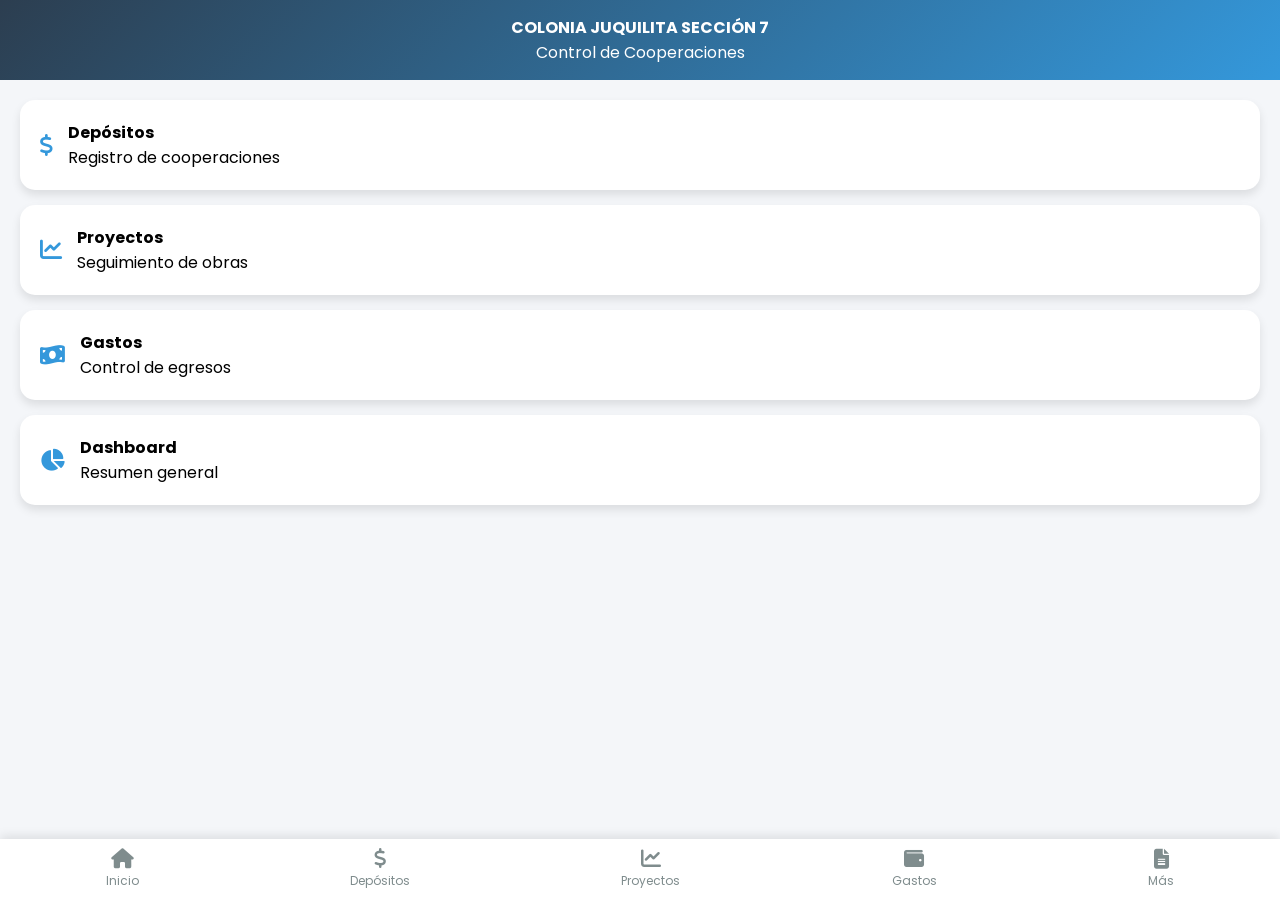
==== index.html @ bee23e3d "Update navigation links in index.html" ====
<!DOCTYPE html>
<html lang="es">
<head>
<meta charset="UTF-8">
<meta name="viewport" content="width=device-width, initial-scale=1.0">
<title>Juquilita Sección 7</title>

<link href="https://fonts.googleapis.com/css2?family=Poppins:wght@300;400;600&display=swap" rel="stylesheet">
<link rel="stylesheet" href="https://cdnjs.cloudflare.com/ajax/libs/font-awesome/6.5.0/css/all.min.css">

<style>
body{
    margin:0;
    font-family:'Poppins', sans-serif;
    background:#f4f6f9;
}

/* HEADER */
header{
    background:linear-gradient(135deg,#2c3e50,#3498db);
    color:white;
    padding:15px;
    text-align:center;
    font-size:16px;
}

/* CONTENIDO */
.container{
    padding:20px;
    padding-bottom:80px; /* espacio para menú */
}

/* TARJETAS */
.card{
    background:white;
    padding:20px;
    margin-bottom:15px;
    border-radius:15px;
    box-shadow:0 5px 10px rgba(0,0,0,0.1);
    display:flex;
    align-items:center;
    gap:15px;
    transition:0.3s;
}

.card:active{
    transform:scale(0.97);
}

.card i{
    font-size:22px;
    color:#3498db;
}

/* MENÚ INFERIOR */
.bottom-nav{
    position:fixed;
    bottom:0;
    width:100%;
    background:white;
    display:flex;
    justify-content:space-around;
    padding:10px 0;
    box-shadow:0 -3px 10px rgba(0,0,0,0.1);
}

.bottom-nav a{
    text-decoration:none;
    color:#7f8c8d;
    font-size:12px;
    display:flex;
    flex-direction:column;
    align-items:center;
    transition:0.3s;
}

.bottom-nav a i{
    font-size:20px;
    margin-bottom:3px;
}

.bottom-nav a:hover,
.bottom-nav a.active{
    color:#3498db;
}
</style>
</head>

<body>

<header>
    <strong>COLONIA JUQUILITA SECCIÓN 7</strong><br>
    Control de Cooperaciones
</header>

<div class="container">

    <div class="card" onclick="location.href='Depositos.html'">
        <i class="fas fa-dollar-sign"></i>
        <div>
            <strong>Depósitos</strong><br>
            Registro de cooperaciones
        </div>
    </div>

    <div class="card" onclick="location.href='Proyecto.html'">
        <i class="fas fa-chart-line"></i>
        <div>
            <strong>Proyectos</strong><br>
            Seguimiento de obras
        </div>
    </div>

    <div class="card" onclick="location.href='gastos.html'">
        <i class="fas fa-money-bill-wave"></i>
        <div>
            <strong>Gastos</strong><br>
            Control de egresos
        </div>
    </div>

    <div class="card" onclick="location.href='dashboard.html'">
        <i class="fas fa-chart-pie"></i>
        <div>
            <strong>Dashboard</strong><br>
            Resumen general
        </div>
    </div>

</div>

<!-- MENÚ INFERIOR -->
<div class="bottom-nav">
    <a href="index2.html"><i class="fas fa-home"></i>Inicio</a>
    <a href="Depositos.html"><i class="fas fa-dollar-sign"></i>Depósitos</a>
    <a href="Proyecto.html"><i class="fas fa-chart-line"></i>Proyectos</a>
    <a href="gastos.html"><i class="fas fa-wallet"></i>Gastos</a>
    <a href="dashboard.html"><i class="fas fa-file-alt"></i>Más</a>
</div>

</body>
</html>
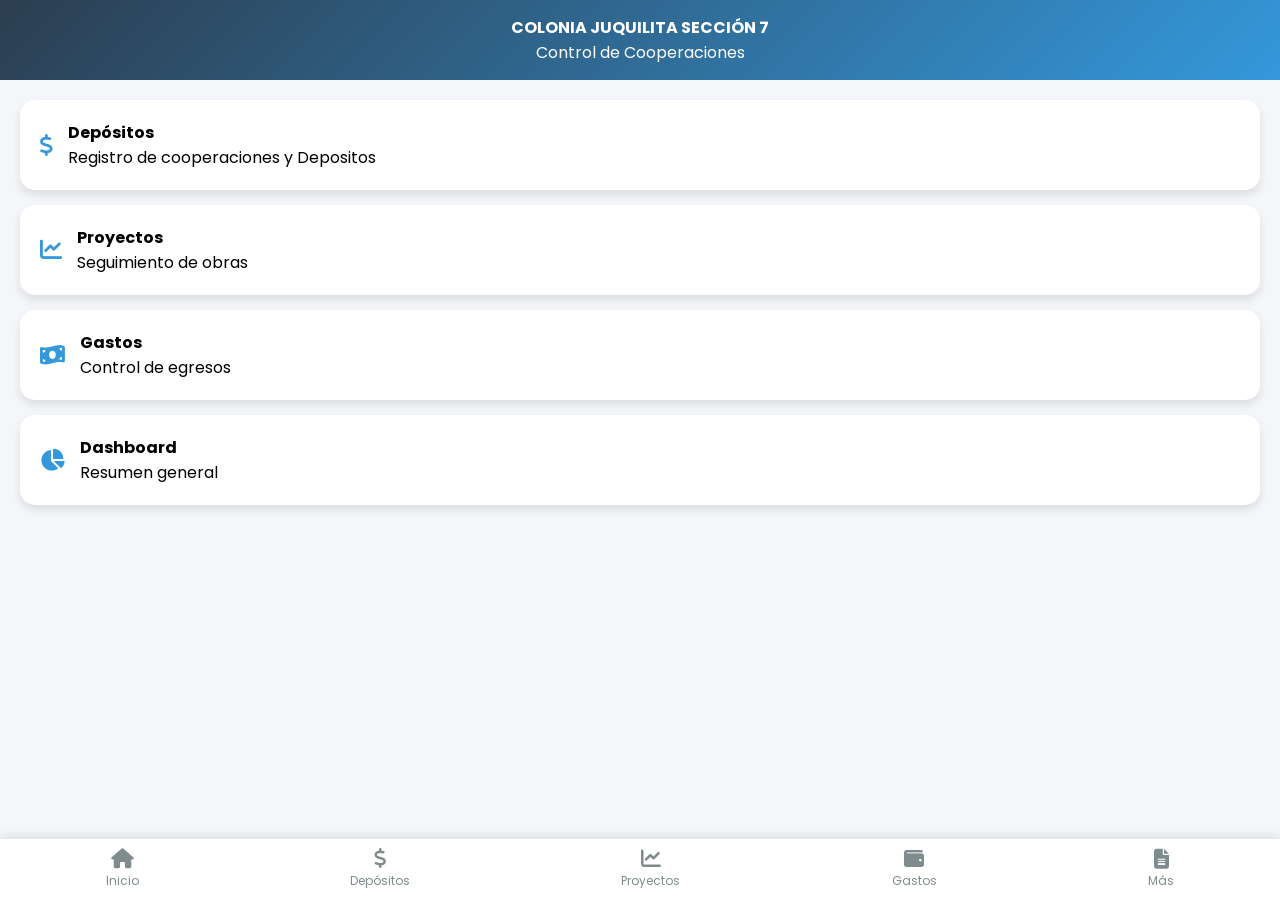
==== commit 15a3fba7: "Update card link and text for Depositos section" ====
--- a/index.html
+++ b/index.html
@@ -95,11 +95,11 @@
 
 <div class="container">
 
-    <div class="card" onclick="location.href='Depositos.html'">
+    <div class="card" onclick="location.href='dashboard.html'">
         <i class="fas fa-dollar-sign"></i>
         <div>
             <strong>Depósitos</strong><br>
-            Registro de cooperaciones
+            Registro de cooperaciones y Depositos
         </div>
     </div>
 
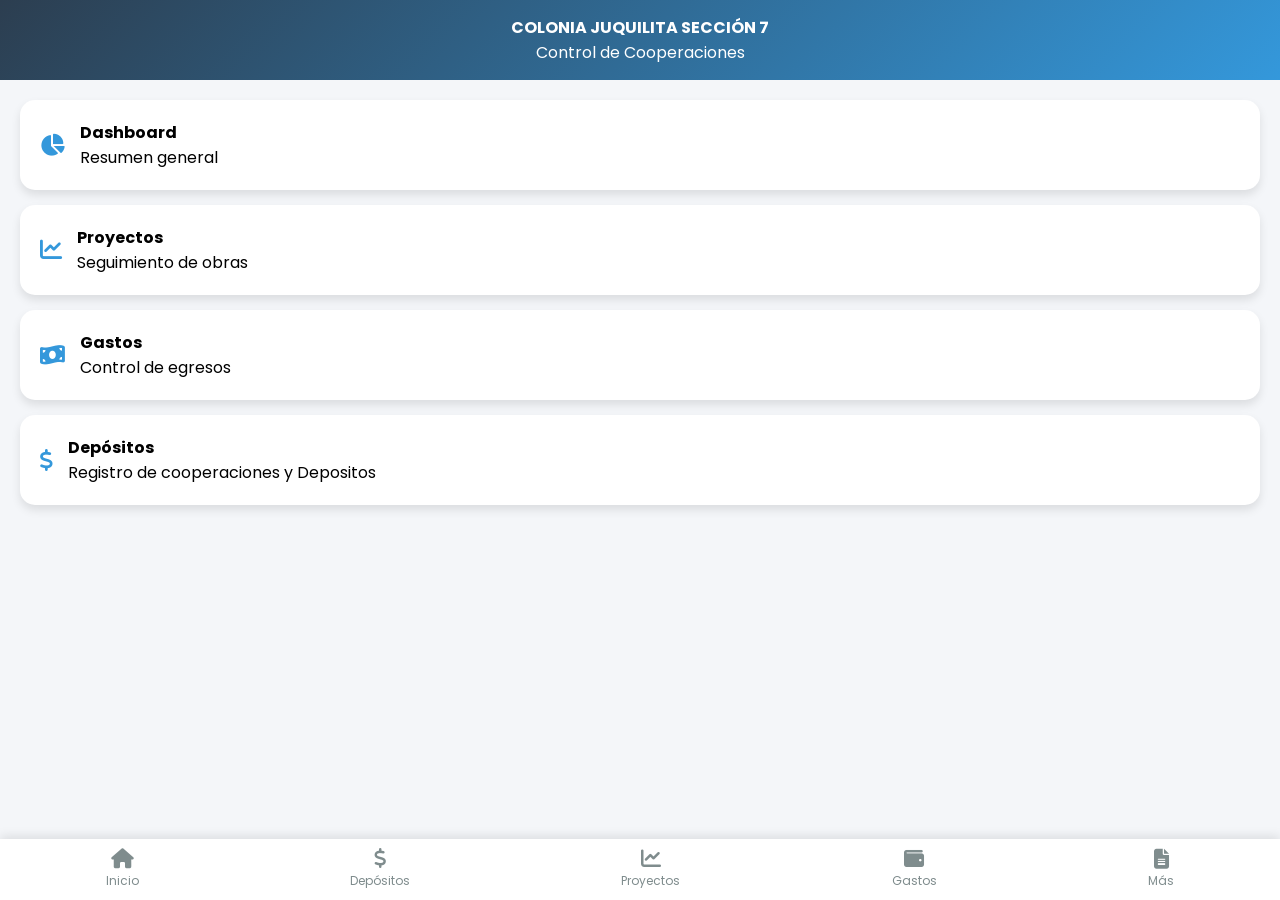
==== commit eb571281: "Update navigation and card content in index.html" ====
--- a/index.html
+++ b/index.html
@@ -96,12 +96,13 @@
 <div class="container">
 
     <div class="card" onclick="location.href='dashboard.html'">
-        <i class="fas fa-dollar-sign"></i>
+        <i class="fas fa-chart-pie"></i>
         <div>
-            <strong>Depósitos</strong><br>
-            Registro de cooperaciones y Depositos
+            <strong>Dashboard</strong><br>
+            Resumen general
         </div>
-    </div>
+
+</div>
 
     <div class="card" onclick="location.href='Proyecto.html'">
         <i class="fas fa-chart-line"></i>
@@ -119,11 +120,11 @@
         </div>
     </div>
 
-    <div class="card" onclick="location.href='dashboard.html'">
-        <i class="fas fa-chart-pie"></i>
+     <div class="card" onclick="location.href='dashboard.html'">
+        <i class="fas fa-dollar-sign"></i>
         <div>
-            <strong>Dashboard</strong><br>
-            Resumen general
+            <strong>Depósitos</strong><br>
+            Registro de cooperaciones y Depositos
         </div>
     </div>
 
@@ -131,11 +132,11 @@
 
 <!-- MENÚ INFERIOR -->
 <div class="bottom-nav">
-    <a href="index2.html"><i class="fas fa-home"></i>Inicio</a>
+    <a href="dashboard.html"><i class="fas fa-home"></i>Inicio</a>
     <a href="Depositos.html"><i class="fas fa-dollar-sign"></i>Depósitos</a>
     <a href="Proyecto.html"><i class="fas fa-chart-line"></i>Proyectos</a>
     <a href="gastos.html"><i class="fas fa-wallet"></i>Gastos</a>
-    <a href="dashboard.html"><i class="fas fa-file-alt"></i>Más</a>
+    <a href="index2.html"><i class="fas fa-file-alt"></i>Más</a>
 </div>
 
 </body>
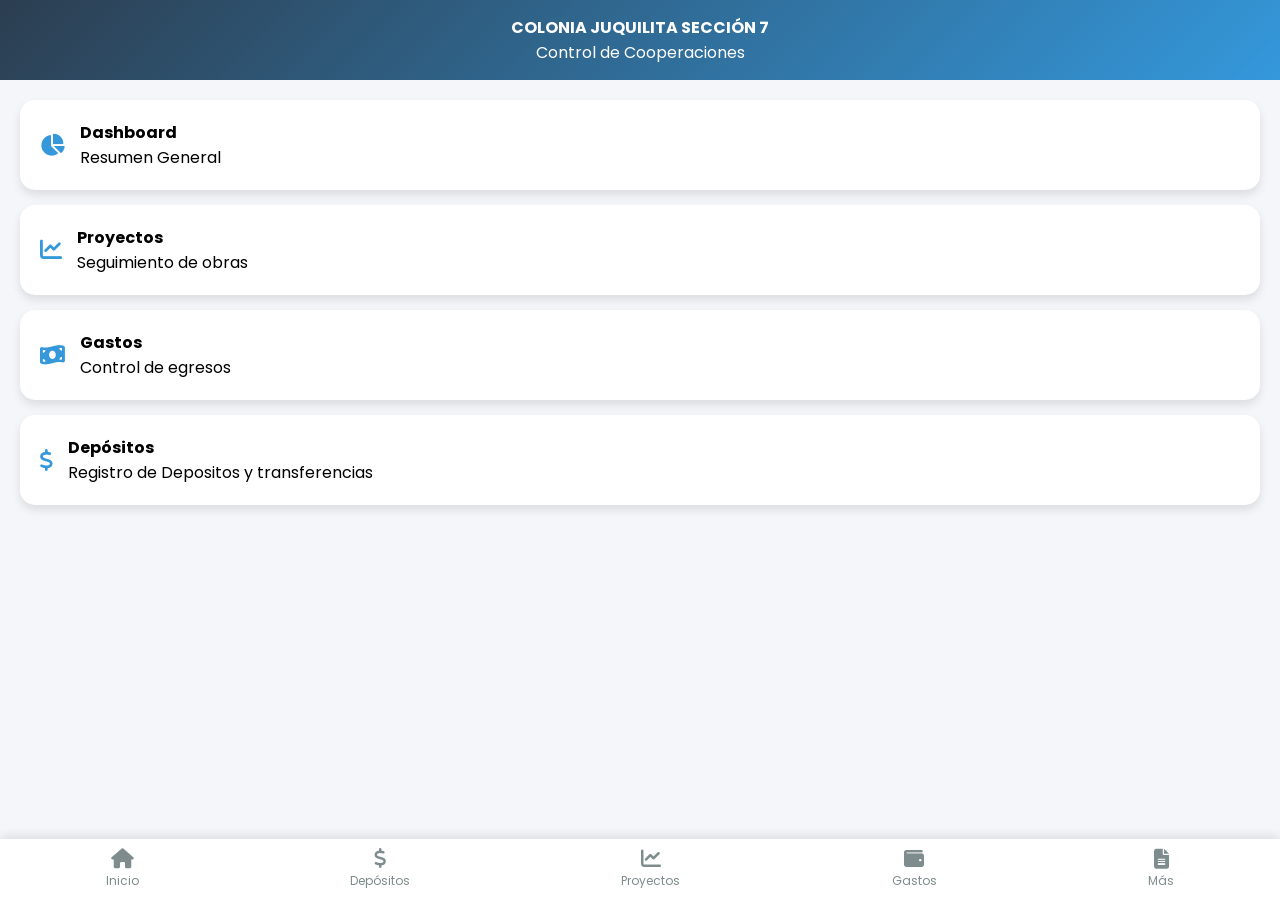
==== commit 1660e668: "Update card links and text in index.html" ====
--- a/index.html
+++ b/index.html
@@ -95,11 +95,11 @@
 
 <div class="container">
 
-    <div class="card" onclick="location.href='dashboard.html'">
+    <div class="card" onclick="location.href='Cooperaciones.html'">
         <i class="fas fa-chart-pie"></i>
         <div>
             <strong>Dashboard</strong><br>
-            Resumen general
+           Resumen General
         </div>
 
 </div>
@@ -120,11 +120,11 @@
         </div>
     </div>
 
-     <div class="card" onclick="location.href='dashboard.html'">
+     <div class="card" onclick="location.href='Depositos.html'">
         <i class="fas fa-dollar-sign"></i>
         <div>
             <strong>Depósitos</strong><br>
-            Registro de cooperaciones y Depositos
+            Registro de Depositos y transferencias
         </div>
     </div>
 
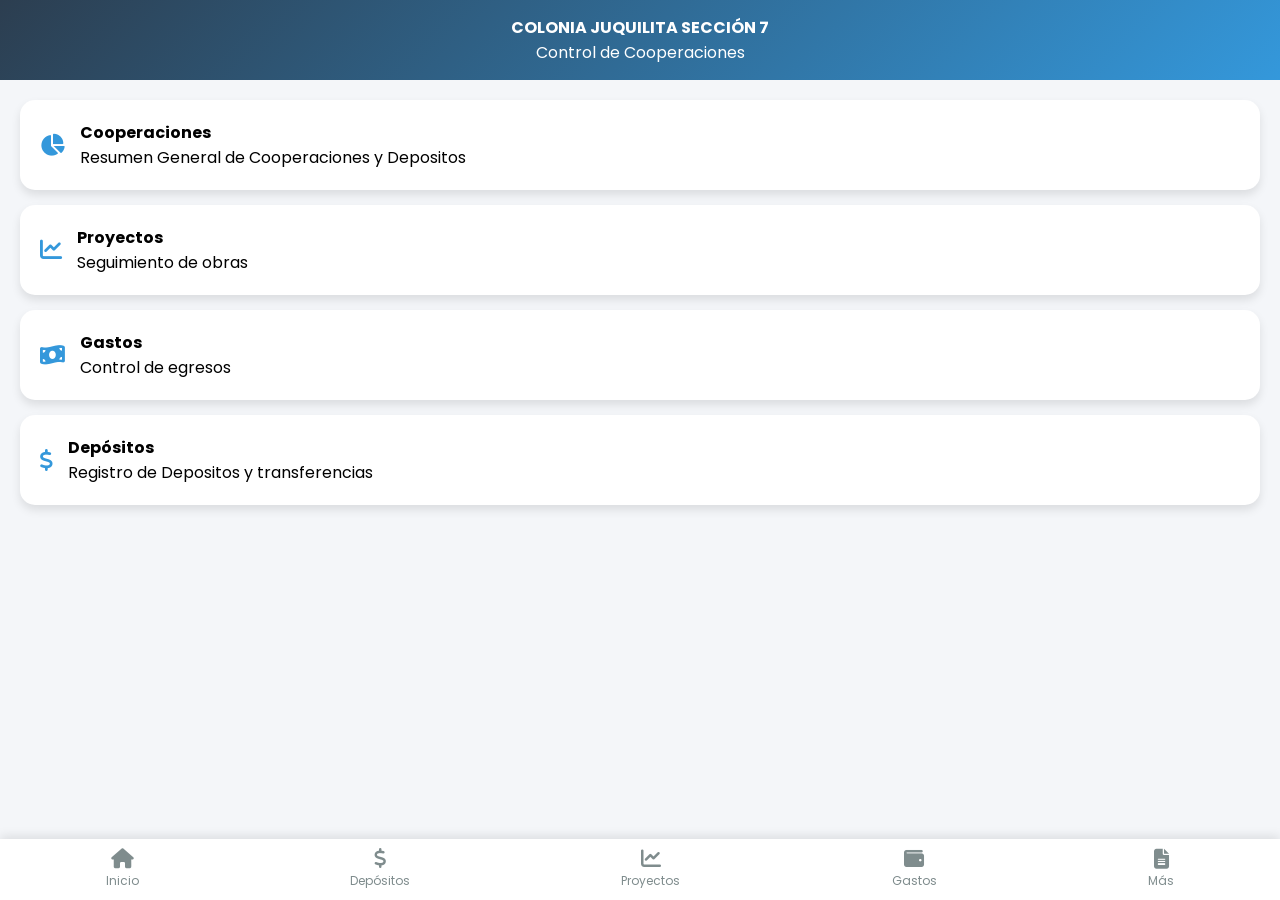
==== commit ae80048d: "Update navigation links to Cooperaciones page" ====
--- a/index.html
+++ b/index.html
@@ -98,8 +98,8 @@
     <div class="card" onclick="location.href='Cooperaciones.html'">
         <i class="fas fa-chart-pie"></i>
         <div>
-            <strong>Dashboard</strong><br>
-           Resumen General
+            <strong>Cooperaciones</strong><br>
+           Resumen General de Cooperaciones y Depositos
         </div>
 
 </div>
@@ -136,7 +136,7 @@
     <a href="Depositos.html"><i class="fas fa-dollar-sign"></i>Depósitos</a>
     <a href="Proyecto.html"><i class="fas fa-chart-line"></i>Proyectos</a>
     <a href="gastos.html"><i class="fas fa-wallet"></i>Gastos</a>
-    <a href="index2.html"><i class="fas fa-file-alt"></i>Más</a>
+    <a href="Cooperaciones.html"><i class="fas fa-file-alt"></i>Más</a>
 </div>
 
 </body>
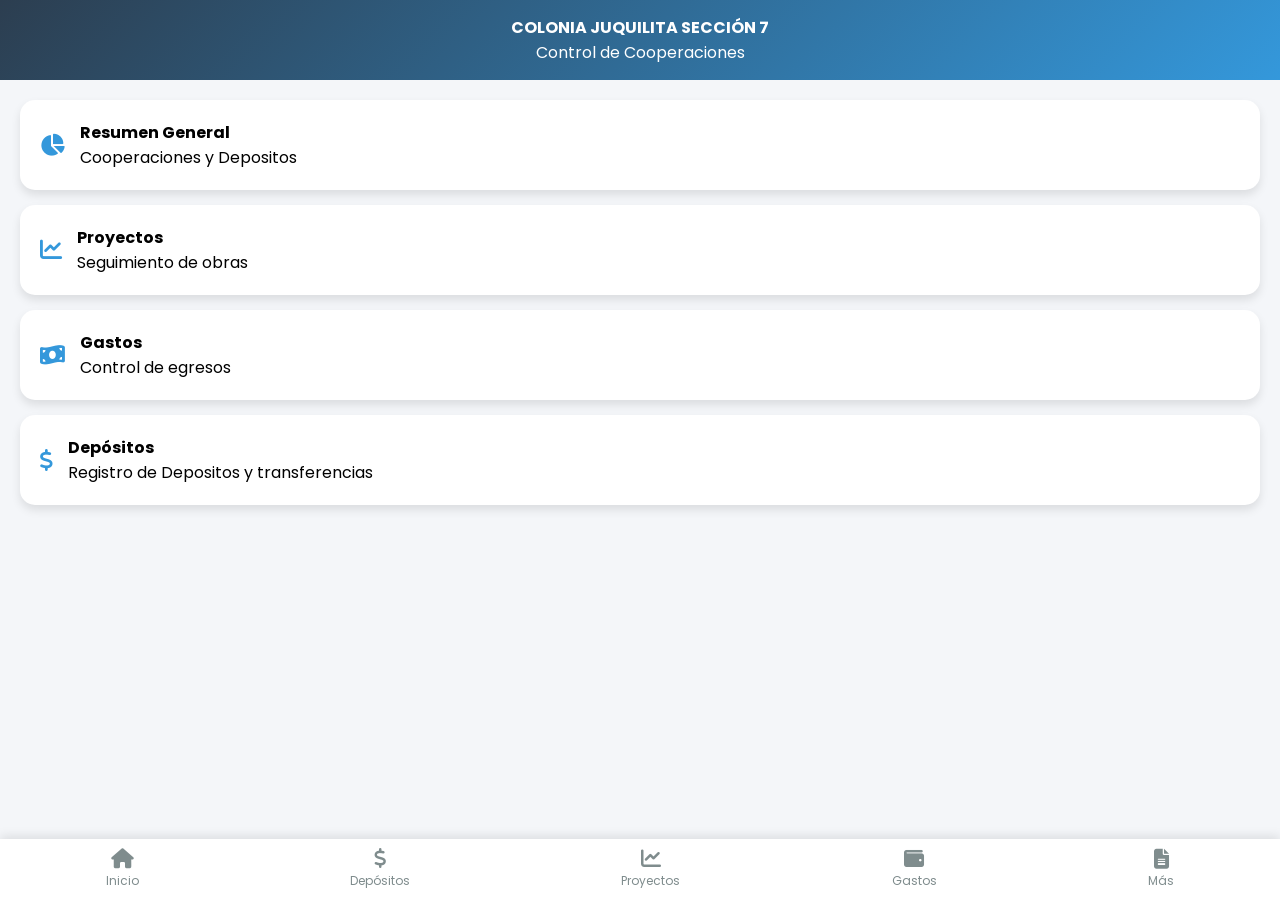
==== commit ae2ebf4e: "Update text in Cooperaciones card" ====
--- a/index.html
+++ b/index.html
@@ -98,8 +98,8 @@
     <div class="card" onclick="location.href='Cooperaciones.html'">
         <i class="fas fa-chart-pie"></i>
         <div>
-            <strong>Cooperaciones</strong><br>
-           Resumen General de Cooperaciones y Depositos
+            <strong>Resumen General</strong><br>
+           Cooperaciones y Depositos
         </div>
 
 </div>
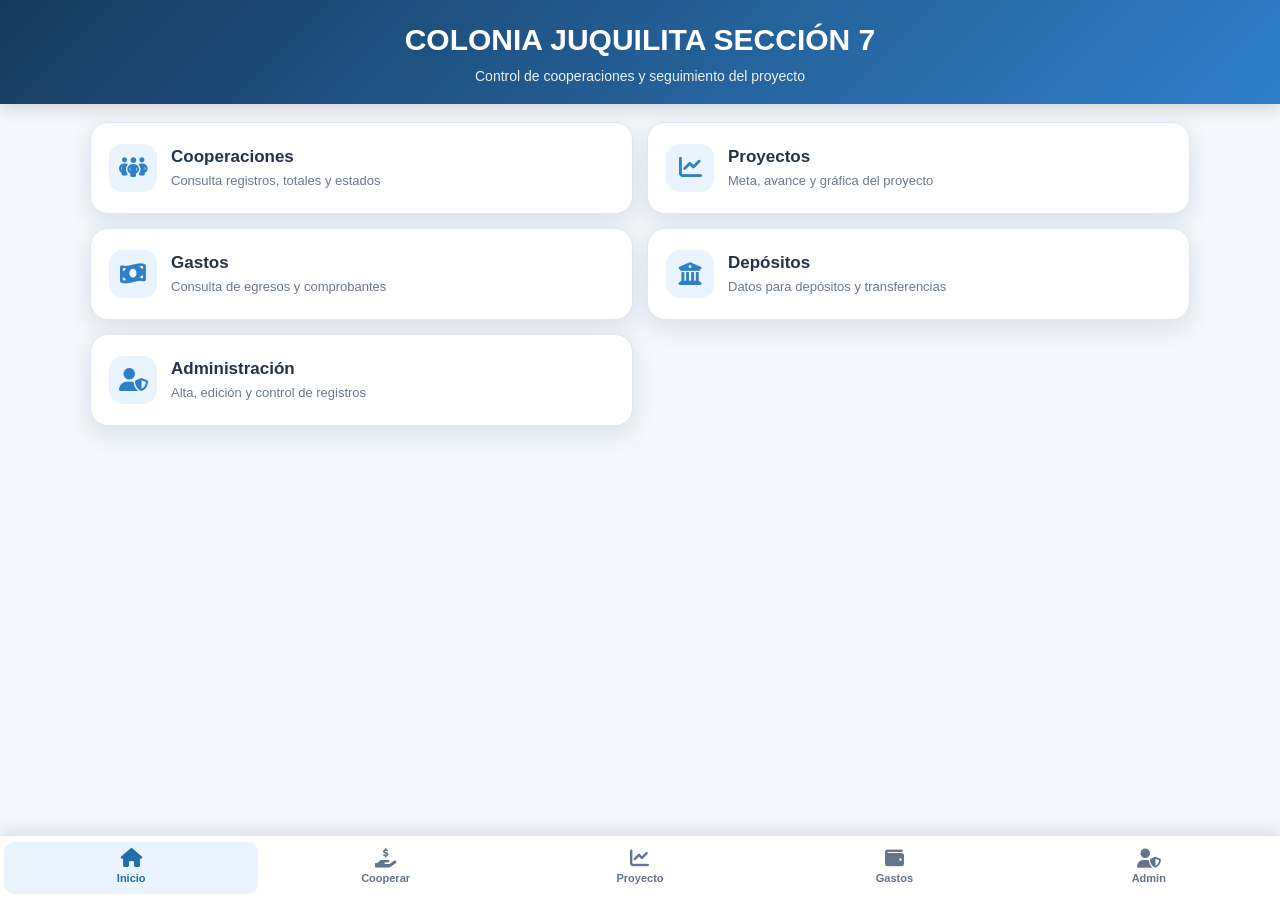
==== commit a9251560: "Add files via upload" ====
--- a/index.html
+++ b/index.html
@@ -1,143 +1,11 @@
-<!DOCTYPE html>
-<html lang="es">
-<head>
-<meta charset="UTF-8">
-<meta name="viewport" content="width=device-width, initial-scale=1.0">
-<title>Juquilita Sección 7</title>
-
-<link href="https://fonts.googleapis.com/css2?family=Poppins:wght@300;400;600&display=swap" rel="stylesheet">
-<link rel="stylesheet" href="https://cdnjs.cloudflare.com/ajax/libs/font-awesome/6.5.0/css/all.min.css">
-
-<style>
-body{
-    margin:0;
-    font-family:'Poppins', sans-serif;
-    background:#f4f6f9;
-}
-
-/* HEADER */
-header{
-    background:linear-gradient(135deg,#2c3e50,#3498db);
-    color:white;
-    padding:15px;
-    text-align:center;
-    font-size:16px;
-}
-
-/* CONTENIDO */
-.container{
-    padding:20px;
-    padding-bottom:80px; /* espacio para menú */
-}
-
-/* TARJETAS */
-.card{
-    background:white;
-    padding:20px;
-    margin-bottom:15px;
-    border-radius:15px;
-    box-shadow:0 5px 10px rgba(0,0,0,0.1);
-    display:flex;
-    align-items:center;
-    gap:15px;
-    transition:0.3s;
-}
-
-.card:active{
-    transform:scale(0.97);
-}
-
-.card i{
-    font-size:22px;
-    color:#3498db;
-}
-
-/* MENÚ INFERIOR */
-.bottom-nav{
-    position:fixed;
-    bottom:0;
-    width:100%;
-    background:white;
-    display:flex;
-    justify-content:space-around;
-    padding:10px 0;
-    box-shadow:0 -3px 10px rgba(0,0,0,0.1);
-}
-
-.bottom-nav a{
-    text-decoration:none;
-    color:#7f8c8d;
-    font-size:12px;
-    display:flex;
-    flex-direction:column;
-    align-items:center;
-    transition:0.3s;
-}
-
-.bottom-nav a i{
-    font-size:20px;
-    margin-bottom:3px;
-}
-
-.bottom-nav a:hover,
-.bottom-nav a.active{
-    color:#3498db;
-}
-</style>
-</head>
-
-<body>
-
-<header>
-    <strong>COLONIA JUQUILITA SECCIÓN 7</strong><br>
-    Control de Cooperaciones
-</header>
-
-<div class="container">
-
-    <div class="card" onclick="location.href='Cooperaciones.html'">
-        <i class="fas fa-chart-pie"></i>
-        <div>
-            <strong>Resumen General</strong><br>
-           Cooperaciones y Depositos
-        </div>
-
-</div>
-
-    <div class="card" onclick="location.href='Proyecto.html'">
-        <i class="fas fa-chart-line"></i>
-        <div>
-            <strong>Proyectos</strong><br>
-            Seguimiento de obras
-        </div>
-    </div>
-
-    <div class="card" onclick="location.href='gastos.html'">
-        <i class="fas fa-money-bill-wave"></i>
-        <div>
-            <strong>Gastos</strong><br>
-            Control de egresos
-        </div>
-    </div>
-
-     <div class="card" onclick="location.href='Depositos.html'">
-        <i class="fas fa-dollar-sign"></i>
-        <div>
-            <strong>Depósitos</strong><br>
-            Registro de Depositos y transferencias
-        </div>
-    </div>
-
-</div>
-
-<!-- MENÚ INFERIOR -->
-<div class="bottom-nav">
-    <a href="dashboard.html"><i class="fas fa-home"></i>Inicio</a>
-    <a href="Depositos.html"><i class="fas fa-dollar-sign"></i>Depósitos</a>
-    <a href="Proyecto.html"><i class="fas fa-chart-line"></i>Proyectos</a>
-    <a href="gastos.html"><i class="fas fa-wallet"></i>Gastos</a>
-    <a href="Cooperaciones.html"><i class="fas fa-file-alt"></i>Más</a>
-</div>
-
-</body>
-</html>
+<!DOCTYPE html><html lang="es"><head><meta charset="UTF-8"><meta name="viewport" content="width=device-width,initial-scale=1"><meta name="theme-color" content="#173a5e"><title>Juquilita Sección 7</title><link rel="manifest" href="manifest.json"><link rel="stylesheet" href="https://cdnjs.cloudflare.com/ajax/libs/font-awesome/6.5.0/css/all.min.css"><link rel="stylesheet" href="juquilita.css"></head><body>
+<header class="header"><h1>COLONIA JUQUILITA SECCIÓN 7</h1><p>Control de cooperaciones y seguimiento del proyecto</p></header>
+<main class="container"><div class="grid">
+<div class="menu-card" onclick="location.href='Cooperaciones.html'"><i class="fas fa-people-group"></i><div><strong>Cooperaciones</strong><span>Consulta registros, totales y estados</span></div></div>
+<div class="menu-card" onclick="location.href='Proyecto.html'"><i class="fas fa-chart-line"></i><div><strong>Proyectos</strong><span>Meta, avance y gráfica del proyecto</span></div></div>
+<div class="menu-card" onclick="location.href='gastos.html'"><i class="fas fa-money-bill-wave"></i><div><strong>Gastos</strong><span>Consulta de egresos y comprobantes</span></div></div>
+<div class="menu-card" onclick="location.href='Depositos.html'"><i class="fas fa-building-columns"></i><div><strong>Depósitos</strong><span>Datos para depósitos y transferencias</span></div></div>
+<div class="menu-card" onclick="location.href='index2.html'"><i class="fas fa-user-shield"></i><div><strong>Administración</strong><span>Alta, edición y control de registros</span></div></div>
+</div></main>
+<nav class="bottom-nav"><a href="index.html" class="active"><i class="fas fa-house"></i>Inicio</a><a href="Cooperaciones.html"><i class="fas fa-hand-holding-dollar"></i>Cooperar</a><a href="Proyecto.html"><i class="fas fa-chart-line"></i>Proyecto</a><a href="gastos.html"><i class="fas fa-wallet"></i>Gastos</a><a href="index2.html"><i class="fas fa-user-shield"></i>Admin</a></nav>
+<script>if('serviceWorker' in navigator) navigator.serviceWorker.register('./sw.js');</script></body></html>
--- a/juquilita.css
+++ b/juquilita.css
@@ -0,0 +1,25 @@
+*{box-sizing:border-box}
+:root{--azul:#1f4e79;--azul2:#2f80c9;--azul3:#eaf4ff;--verde:#219653;--amarillo:#f2c94c;--rojo:#d64545;--texto:#243447;--suave:#6b7a8c;--fondo:#f4f7fb;--blanco:#fff;--borde:#dfe7f0;--sombra:0 8px 24px rgba(31,78,121,.12)}
+html{scroll-behavior:smooth} body{margin:0;font-family:Arial,'Segoe UI',sans-serif;background:var(--fondo);color:var(--texto);line-height:1.45}
+.header{background:linear-gradient(135deg,#173a5e,#2f80c9);color:#fff;padding:18px 16px;text-align:center;box-shadow:0 4px 16px rgba(0,0,0,.16)}
+.header h1{font-size:clamp(20px,4vw,30px);margin:0 0 4px}.header p{margin:0;opacity:.92;font-size:14px}
+.container{width:min(1100px,calc(100% - 24px));margin:18px auto 90px}.card{background:#fff;border:1px solid var(--borde);border-radius:18px;padding:18px;margin-bottom:16px;box-shadow:var(--sombra)}
+.grid{display:grid;grid-template-columns:repeat(2,minmax(0,1fr));gap:14px}.grid-3{display:grid;grid-template-columns:repeat(3,minmax(0,1fr));gap:14px}.grid-4{display:grid;grid-template-columns:repeat(4,minmax(0,1fr));gap:14px}
+.stat{background:#fff;border:1px solid var(--borde);border-radius:16px;padding:16px;box-shadow:var(--sombra)}.stat small{display:block;color:var(--suave);font-weight:700;margin-bottom:6px}.stat strong{display:block;font-size:clamp(20px,4vw,30px);color:var(--azul)}
+label{display:block;font-weight:700;margin:0 0 6px;font-size:14px} input{width:100%;padding:13px 14px;border:1px solid #cdd8e5;border-radius:12px;font-size:16px;background:#fff;color:var(--texto);outline:none}input:focus{border-color:var(--azul2);box-shadow:0 0 0 3px rgba(47,128,201,.14)}
+.form-grid{display:grid;grid-template-columns:repeat(2,minmax(0,1fr));gap:14px}.field.full{grid-column:1/-1}
+.actions,.filter-row{display:flex;gap:9px;flex-wrap:wrap;align-items:center}.btn{appearance:none;border:0;border-radius:12px;padding:12px 16px;min-height:46px;font-size:15px;font-weight:800;cursor:pointer;text-decoration:none;display:inline-flex;align-items:center;justify-content:center;gap:7px;box-shadow:0 4px 12px rgba(0,0,0,.12)}.btn:active{transform:translateY(1px)}.btn-primary{background:var(--azul2);color:#fff}.btn-success{background:var(--verde);color:#fff}.btn-danger{background:var(--rojo);color:#fff}.btn-warning{background:#e6a700;color:#fff}.btn-dark{background:#243447;color:#fff}.btn-light{background:#eef5fb;color:var(--azul);border:1px solid #d6e5f3}
+.persona{background:#fff;border-radius:16px;padding:15px;margin-bottom:12px;border:1px solid var(--borde);box-shadow:0 5px 16px rgba(31,78,121,.08)}.persona .nombre{font-weight:900;font-size:18px;margin-bottom:7px}.monto{font-size:14px;color:#4b5d70;margin:3px 0}.badge{display:inline-block;padding:6px 10px;border-radius:999px;font-size:12px;font-weight:900;margin-top:8px;color:#fff}
+.progress{height:28px;background:#e7edf4;border-radius:999px;overflow:hidden}.progress-bar{height:100%;min-width:0;background:linear-gradient(90deg,#219653,#27ae60);color:#fff;font-weight:900;font-size:13px;display:flex;align-items:center;justify-content:center;transition:width .35s}
+.table-wrap{overflow:auto;border-radius:14px;border:1px solid var(--borde)}table{width:100%;border-collapse:collapse;background:#fff;min-width:980px}th{background:#244966;color:#fff;position:sticky;top:0;z-index:1}td,th{padding:11px 9px;text-align:center;border-bottom:1px solid #edf1f5;font-size:13px}tr:nth-child(even) td{background:#f8fafc}.table-actions{display:flex;gap:6px;justify-content:center}.table-actions .btn{padding:8px 10px;min-height:36px;font-size:12px}
+.home-float{position:fixed;right:16px;bottom:18px;z-index:1000;background:#173a5e;color:#fff;border:0;border-radius:999px;padding:13px 17px;font-weight:900;font-size:15px;box-shadow:0 8px 22px rgba(0,0,0,.25);text-decoration:none}.home-float:hover{background:#2f80c9}
+.bottom-nav{position:fixed;left:0;right:0;bottom:0;z-index:999;background:#fff;border-top:1px solid #dfe7f0;display:grid;grid-template-columns:repeat(5,1fr);box-shadow:0 -4px 18px rgba(0,0,0,.1);padding:6px 4px max(6px,env(safe-area-inset-bottom))}.bottom-nav a{text-decoration:none;color:#62758a;font-size:11px;font-weight:800;text-align:center;padding:7px 2px;border-radius:10px}.bottom-nav a i{display:block;font-size:19px;margin-bottom:3px}.bottom-nav a:hover,.bottom-nav a.active{background:#eaf4ff;color:#1f6faa}
+.menu-card{background:#fff;border:1px solid var(--borde);border-radius:18px;padding:18px;display:flex;gap:14px;align-items:center;box-shadow:var(--sombra);cursor:pointer;min-height:92px}.menu-card i{width:48px;height:48px;border-radius:14px;background:#eaf4ff;color:#2f80c9;display:flex;align-items:center;justify-content:center;font-size:23px}.menu-card strong{font-size:17px}.menu-card span{display:block;color:var(--suave);font-size:13px;margin-top:3px}
+.media-card img{display:block;width:100%;height:auto;border-radius:14px}.pdf-wrap{width:min(1000px,calc(100% - 20px));margin:16px auto 90px}.pdf-wrap canvas{display:block!important;max-width:100%!important;height:auto!important;margin:14px auto;background:#fff;border-radius:8px;box-shadow:0 5px 16px rgba(0,0,0,.16)}
+.notice{padding:12px 14px;border-radius:12px;background:#fff8df;border:1px solid #f1d77b;color:#6d5600;font-size:13px}.section-title{margin:0 0 12px;color:#173a5e}.muted{color:var(--suave);font-size:13px}.login-box{max-width:480px;margin:40px auto}
+@media(max-width:760px){.container{width:min(100% - 16px,1100px);margin-top:10px}.card{padding:14px;border-radius:15px}.grid,.grid-3,.grid-4,.form-grid{grid-template-columns:1fr}.actions .btn,.filter-row .btn{flex:1 1 145px}.header{padding:15px 10px}.stat strong{font-size:23px}.home-float{bottom:78px}.menu-card{min-height:82px;padding:14px}.bottom-nav a{font-size:10px}.bottom-nav a i{font-size:18px}}
+@media(max-width:420px){.actions .btn,.filter-row .btn{flex:1 1 100%}.bottom-nav a{font-size:9px}.container{margin-bottom:96px}}
+
+/* Tarjetas de cooperaciones: lectura rápida en celular y computadora */
+.persona-head{display:flex;align-items:flex-start;justify-content:space-between;gap:12px;margin-bottom:12px}.persona-head .nombre{margin:0}.persona-head .badge{margin-top:0;flex:0 0 auto}.persona-grid{display:grid;grid-template-columns:repeat(2,minmax(0,1fr));gap:9px}.dato{background:#f7faff;border:1px solid #e1eaf3;border-radius:12px;padding:10px 12px;min-width:0}.dato span{display:block;color:#6b7a8c;font-size:12px;font-weight:700;margin-bottom:3px}.dato strong{display:block;color:#243447;font-size:15px;overflow-wrap:anywhere}.total-dato{grid-column:1/-1;background:#edf8f2;border-color:#cfe8d8}.total-dato strong{font-size:17px;color:#176b3a}
+@media(max-width:560px){.persona-grid{grid-template-columns:1fr}.total-dato{grid-column:auto}.persona-head{align-items:center}.persona-head .nombre{font-size:17px}}
